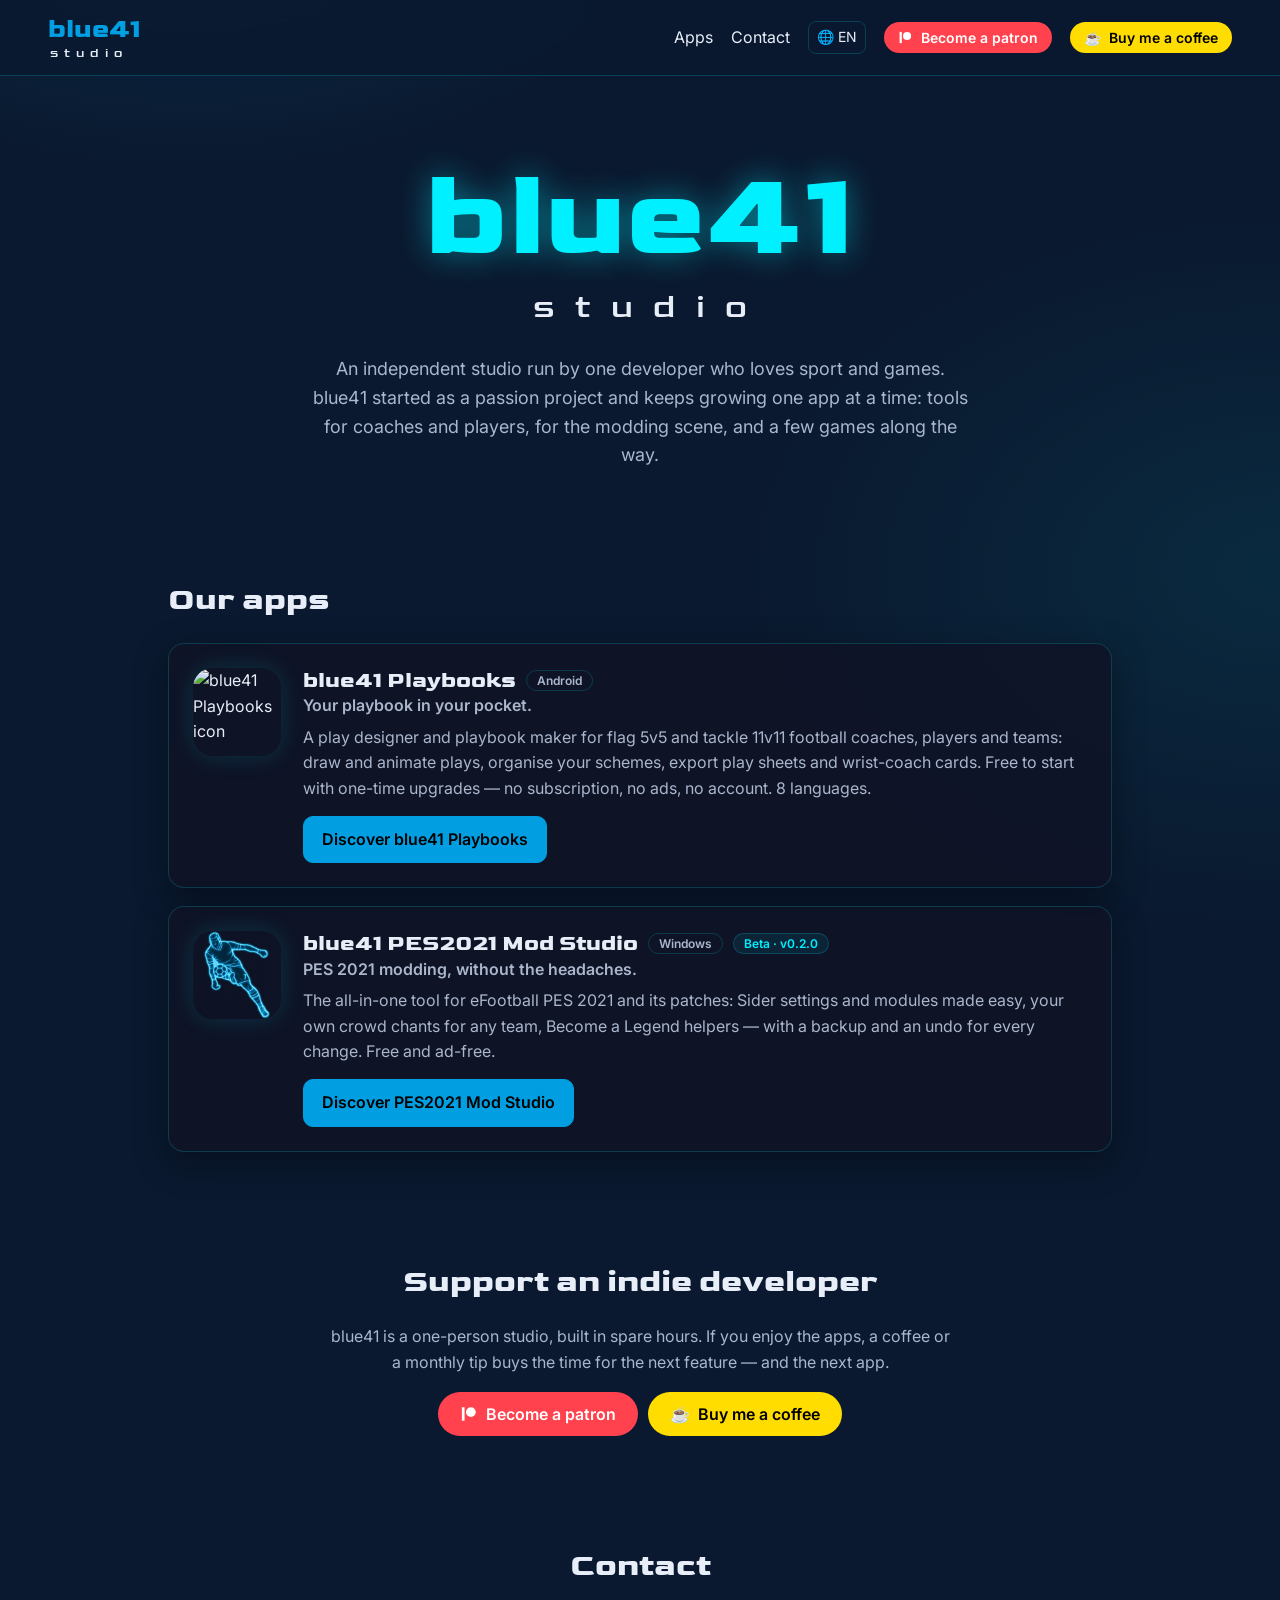
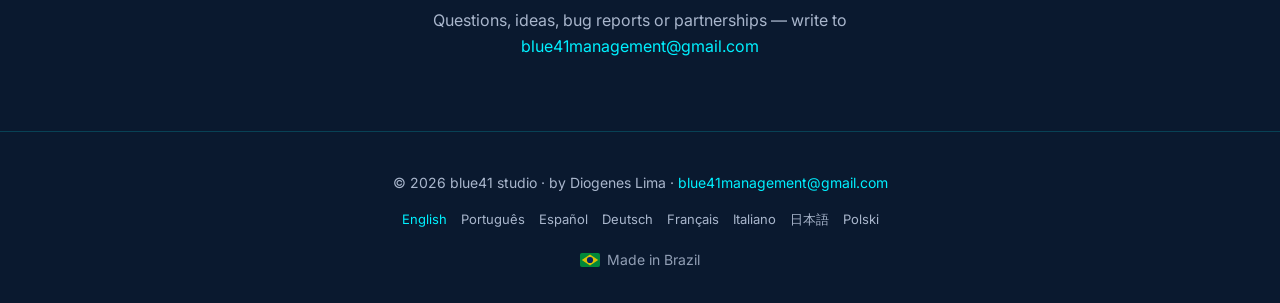
==== index.html @ d96499f5 "Footer: Made in Brazil" ====
<!doctype html>
<html lang="en">
<head>
  <meta charset="utf-8">
  <meta name="viewport" content="width=device-width, initial-scale=1">
  <title>blue41 studio — independent sports apps, games and modding tools</title>
  <meta name="description" content="blue41 studio is the independent studio of developer Diogenes Lima: blue41 Playbooks, a football play designer and playbook maker for flag and tackle teams, and blue41 PES2021 Mod Studio, the all-in-one PES 2021 modding tool.">
  <meta name="keywords" content="blue41, blue41 studio, indie developer, independent app developer, football playbook app, flag football play designer, American football play maker, PES 2021 mod tool, PES 2021 modding">
  <meta name="author" content="Diogenes Lima">
  <meta name="theme-color" content="#0A192F">
  <link rel="canonical" href="https://limadiogenes.github.io/blue41Studio/">
  <link rel="alternate" hreflang="en" href="https://limadiogenes.github.io/blue41Studio/">
  <link rel="alternate" hreflang="pt-BR" href="https://limadiogenes.github.io/blue41Studio/pt/">
  <link rel="alternate" hreflang="es" href="https://limadiogenes.github.io/blue41Studio/es/">
  <link rel="alternate" hreflang="de" href="https://limadiogenes.github.io/blue41Studio/de/">
  <link rel="alternate" hreflang="fr" href="https://limadiogenes.github.io/blue41Studio/fr/">
  <link rel="alternate" hreflang="it" href="https://limadiogenes.github.io/blue41Studio/it/">
  <link rel="alternate" hreflang="ja" href="https://limadiogenes.github.io/blue41Studio/ja/">
  <link rel="alternate" hreflang="pl" href="https://limadiogenes.github.io/blue41Studio/pl/">
  <link rel="alternate" hreflang="x-default" href="https://limadiogenes.github.io/blue41Studio/">
  <link rel="icon" href="favicon.ico">
  <meta property="og:type" content="website">
  <meta property="og:site_name" content="blue41 studio">
  <meta property="og:locale" content="en_US">
  <meta property="og:locale:alternate" content="pt_BR">
  <meta property="og:locale:alternate" content="es_ES">
  <meta property="og:locale:alternate" content="de_DE">
  <meta property="og:locale:alternate" content="fr_FR">
  <meta property="og:locale:alternate" content="it_IT">
  <meta property="og:locale:alternate" content="ja_JP">
  <meta property="og:locale:alternate" content="pl_PL">
  <meta property="og:title" content="blue41 studio — independent sports apps, games and modding tools">
  <meta property="og:description" content="blue41 studio is the independent studio of developer Diogenes Lima: blue41 Playbooks, a football play designer and playbook maker for flag and tackle teams, and blue41 PES2021 Mod Studio, the all-in-one PES 2021 modding tool.">
  <meta property="og:url" content="https://limadiogenes.github.io/blue41Studio/">
  <meta property="og:image" content="https://limadiogenes.github.io/blue41Studio/assets/blue41_studio.webp">
  <meta name="twitter:card" content="summary">
  <script type="application/ld+json">{"@context": "https://schema.org", "@graph": [{"@type": "Organization", "@id": "https://limadiogenes.github.io/blue41Studio/#org", "name": "blue41 studio", "url": "https://limadiogenes.github.io/blue41Studio/", "logo": "https://limadiogenes.github.io/blue41Studio/assets/blue41_studio.webp", "email": "blue41management@gmail.com", "founder": {"@type": "Person", "name": "Diogenes Lima"}, "sameAs": ["https://blue41playbooks.pages.dev/", "https://limadiogenes.github.io/blue41_PES2021_MOD_STUDIO/"]}, {"@type": "WebSite", "name": "blue41 studio", "url": "https://limadiogenes.github.io/blue41Studio/", "inLanguage": "en", "publisher": {"@id": "https://limadiogenes.github.io/blue41Studio/#org"}}, {"@type": "SoftwareApplication", "name": "blue41 Playbooks", "url": "https://blue41playbooks.pages.dev/", "operatingSystem": "Android", "applicationCategory": "SportsApplication", "description": "A play designer and playbook maker for flag 5v5 and tackle 11v11 football coaches, players and teams: draw and animate plays, organise your schemes, export play sheets and wrist-coach cards. Free to start with one-time upgrades — no subscription, no ads, no account. 8 languages.", "author": {"@id": "https://limadiogenes.github.io/blue41Studio/#org"}, "offers": {"@type": "Offer", "price": "0", "priceCurrency": "USD"}}, {"@type": "SoftwareApplication", "name": "blue41 PES2021 Mod Studio", "url": "https://limadiogenes.github.io/blue41_PES2021_MOD_STUDIO/", "operatingSystem": "Windows", "applicationCategory": "GameApplication", "description": "The all-in-one tool for eFootball PES 2021 and its patches: Sider settings and modules made easy, your own crowd chants for any team, Become a Legend helpers — with a backup and an undo for every change. Free and ad-free.", "author": {"@id": "https://limadiogenes.github.io/blue41Studio/#org"}, "offers": {"@type": "Offer", "price": "0", "priceCurrency": "USD"}}]}</script>
  <link rel="preconnect" href="https://fonts.googleapis.com">
  <link rel="preconnect" href="https://fonts.gstatic.com" crossorigin>
  <link href="https://fonts.googleapis.com/css2?family=Goldman:wght@400;700&family=Inter:wght@400;500;600&display=swap" rel="stylesheet">
  <link rel="stylesheet" href="style.css">
</head>
<body>
  <header class="top">
    <a class="brand" href="./">
      <span class="brand-b41">blue41</span>
      <span class="brand-name">studio</span>
    </a>
    <nav>
      <a href="#apps">Apps</a>
      <a href="#contact">Contact</a>
      <details class="lang">
        <summary aria-label="Language">🌐 EN</summary>
        <div class="lang-menu"><a href="" hreflang="en" aria-current="true">English</a><a href="pt/" hreflang="pt-BR">Português</a><a href="es/" hreflang="es">Español</a><a href="de/" hreflang="de">Deutsch</a><a href="fr/" hreflang="fr">Français</a><a href="it/" hreflang="it">Italiano</a><a href="ja/" hreflang="ja">日本語</a><a href="pl/" hreflang="pl">Polski</a></div>
      </details>
      <a class="pill patreon" href="https://www.patreon.com/blue41Studio" rel="noopener"><svg viewBox="0 0 24 24" aria-hidden="true"><circle cx="14.5" cy="9.5" r="6.5"/><rect x="2.5" y="3" width="3.6" height="18"/></svg><span>Become a patron</span></a>
        <a class="pill coffee" href="https://buymeacoffee.com/blue41studio" rel="noopener"><span aria-hidden="true">☕</span><span>Buy me a coffee</span></a>
    </nav>
  </header>

  <main>
    <section class="hero">
      <h1><span class="glow">blue41</span><span class="sub">studio</span></h1>
      <p class="lead">An independent studio run by one developer who loves sport and games. blue41 started as a passion project and keeps growing one app at a time: tools for coaches and players, for the modding scene, and a few games along the way.</p>
    </section>

    <section id="apps">
      <h2>Our apps</h2>
      <div class="apps">
        <article class="app">
          <img class="app-icon" src="https://blue41playbooks.pages.dev/img/icon-192.png" alt="blue41 Playbooks icon" width="88" height="88" loading="lazy">
          <div class="app-body">
            <div class="app-head">
              <h3>blue41 Playbooks</h3>
              <span class="tag">Android</span>
            </div>
            <p class="app-tagline">Your playbook in your pocket.</p>
            <p>A play designer and playbook maker for flag 5v5 and tackle 11v11 football coaches, players and teams: draw and animate plays, organise your schemes, export play sheets and wrist-coach cards. Free to start with one-time upgrades — no subscription, no ads, no account. 8 languages.</p>
            <div class="links">
              <a class="button primary" href="https://blue41playbooks.pages.dev/" rel="noopener">Discover blue41 Playbooks</a>
            </div>
          </div>
        </article>

        <article class="app">
          <img class="app-icon" src="assets/pes2021-mod-studio.png" alt="blue41 PES2021 Mod Studio icon" width="88" height="88" loading="lazy">
          <div class="app-body">
            <div class="app-head">
              <h3>blue41 PES2021 Mod Studio</h3>
              <span class="tag">Windows</span>
              <span class="tag soon">Beta · v0.2.0</span>
            </div>
            <p class="app-tagline">PES 2021 modding, without the headaches.</p>
            <p>The all-in-one tool for eFootball PES 2021 and its patches: Sider settings and modules made easy, your own crowd chants for any team, Become a Legend helpers — with a backup and an undo for every change. Free and ad-free.</p>
            <div class="links">
              <a class="button primary" href="https://limadiogenes.github.io/blue41_PES2021_MOD_STUDIO/" rel="noopener">Discover PES2021 Mod Studio</a>
            </div>
          </div>
        </article>
      </div>
    </section>

    <section id="support" class="support">
      <h2>Support an indie developer</h2>
      <p>blue41 is a one-person studio, built in spare hours. If you enjoy the apps, a coffee or a monthly tip buys the time for the next feature — and the next app.</p>
      <div class="links center">
        <a class="pill patreon big" href="https://www.patreon.com/blue41Studio" rel="noopener"><svg viewBox="0 0 24 24" aria-hidden="true"><circle cx="14.5" cy="9.5" r="6.5"/><rect x="2.5" y="3" width="3.6" height="18"/></svg><span>Become a patron</span></a>
        <a class="pill coffee big" href="https://buymeacoffee.com/blue41studio" rel="noopener"><span aria-hidden="true">☕</span><span>Buy me a coffee</span></a>
      </div>
    </section>

    <section id="contact" class="contact">
      <h2>Contact</h2>
      <p>Questions, ideas, bug reports or partnerships — write to <a href="mailto:blue41management@gmail.com">blue41management@gmail.com</a></p>
    </section>
  </main>

  <footer>
    <p>© 2026 blue41 studio · by Diogenes Lima · <a href="mailto:blue41management@gmail.com">blue41management@gmail.com</a></p>
    <p class="langs"><a href="" hreflang="en" aria-current="true">English</a><a href="pt/" hreflang="pt-BR">Português</a><a href="es/" hreflang="es">Español</a><a href="de/" hreflang="de">Deutsch</a><a href="fr/" hreflang="fr">Français</a><a href="it/" hreflang="it">Italiano</a><a href="ja/" hreflang="ja">日本語</a><a href="pl/" hreflang="pl">Polski</a></p>
    <p class="made-in"><svg class="flag" viewBox="0 0 20 14" aria-hidden="true"><rect width="20" height="14" rx="2" fill="#009C3B"/><path d="M10 1.6 18.2 7 10 12.4 1.8 7z" fill="#FFDF00"/><circle cx="10" cy="7" r="3.1" fill="#002776"/></svg><span>Made in Brazil</span></p>
  </footer>
</body>
</html>
---- style.css ----
/* blue41 studio: navy + glowing cyan, Goldman headings (shared with blue41 Playbooks and PES2021 Mod Studio) */
:root {
  --bg: #0A192F;
  --bg-2: #111224;
  --card: rgba(17, 18, 36, 0.75);
  --cyan: #00F0FF;
  --blue: #019EE2;
  --text: #E8EEF8;
  --muted: #A9B6CC;
  --border: rgba(0, 240, 255, 0.18);
}

* { box-sizing: border-box; }
html { scroll-behavior: smooth; }

body {
  margin: 0;
  background: radial-gradient(900px 600px at 15% -10%, rgba(1, 158, 226, 0.18), transparent 60%),
              radial-gradient(900px 600px at 100% 30%, rgba(0, 240, 255, 0.08), transparent 60%), var(--bg);
  color: var(--text);
  font: 16px/1.6 "Inter", system-ui, sans-serif;
  min-height: 100vh;
}

a { color: var(--cyan); text-decoration: none; }
a:hover { text-decoration: underline; }
h1, h2, h3 { font-family: "Goldman", sans-serif; font-weight: 700; line-height: 1.15; }

.top {
  position: sticky; top: 0; z-index: 10;
  display: flex; align-items: center; justify-content: space-between; gap: 16px;
  padding: 14px clamp(16px, 4vw, 48px);
  background: rgba(10, 25, 47, 0.85); backdrop-filter: blur(8px);
  border-bottom: 1px solid var(--border);
}
.brand { display: flex; flex-direction: column; line-height: 1; }
.brand:hover { text-decoration: none; }
.brand-b41 { font: 700 26px "Goldman", sans-serif; color: var(--blue); }
.brand-name { font: 400 13px "Goldman", sans-serif; letter-spacing: 6px; color: var(--text); padding-left: 2px; }
nav { display: flex; align-items: center; gap: 18px; flex-wrap: wrap; justify-content: flex-end; }
nav > a:not(.pill) { color: var(--text); }

.pill {
  display: inline-flex; align-items: center; gap: 8px;
  padding: 7px 14px; border-radius: 999px; font: 600 14px "Inter", sans-serif; white-space: nowrap;
  transition: transform 0.15s, box-shadow 0.15s;
}
.pill:hover { text-decoration: none; transform: translateY(-1px); }
.pill svg { width: 15px; height: 15px; fill: currentColor; }
.pill.patreon { background: #FF424D; color: #FFFFFF; }
.pill.patreon:hover { box-shadow: 0 6px 20px rgba(255, 66, 77, 0.35); }
.pill.coffee { background: #FFDD00; color: #000000; }
.pill.coffee:hover { box-shadow: 0 6px 20px rgba(255, 221, 0, 0.3); }
.pill.big { padding: 12px 22px; font-size: 16px; }
.pill.big svg { width: 18px; height: 18px; }

main { max-width: 1040px; margin: 0 auto; padding: 0 clamp(16px, 4vw, 48px); }
section { padding: 56px 0; }
h2 { font-size: clamp(26px, 3vw, 32px); margin: 0 0 24px; }

.hero { text-align: center; padding-top: 72px; }
.hero h1 { margin: 0; display: flex; flex-direction: column; align-items: center; }
.hero .glow { font-size: clamp(64px, 12vw, 120px); color: var(--cyan); text-shadow: 0 0 32px rgba(0, 240, 255, 0.45); }
.hero .sub { font: 400 clamp(20px, 3.5vw, 34px) "Goldman", sans-serif; letter-spacing: 0.6em; padding-left: 0.6em; color: var(--text); }
.lead { max-width: 60ch; margin: 28px auto 0; color: var(--muted); font-size: 18px; }

.apps { display: grid; gap: 18px; }
.app {
  display: flex; gap: 22px; align-items: flex-start;
  background: var(--card); border: 1px solid var(--border); border-radius: 16px; padding: 24px;
  box-shadow: 0 10px 34px rgba(0, 0, 0, 0.35);
}
.app-icon { width: 88px; height: 88px; border-radius: 20px; flex: none; box-shadow: 0 0 24px rgba(0, 240, 255, 0.15); }
.app-head { display: flex; align-items: center; flex-wrap: wrap; gap: 10px; }
.app-head h3 { margin: 0; font-size: 22px; }
.tag { font: 600 12px "Inter", sans-serif; padding: 2px 10px; border-radius: 999px; border: 1px solid var(--border); color: var(--muted); }
.tag.soon { color: var(--cyan); background: rgba(0, 240, 255, 0.08); }
.app-tagline { margin: 6px 0 8px; color: var(--cyan); font-weight: 600; }
.app p { margin: 0 0 6px; color: var(--muted); }

.links { display: flex; flex-wrap: wrap; gap: 10px; margin-top: 14px; }
.links.center { justify-content: center; }
.button {
  display: inline-block; padding: 10px 18px; border-radius: 10px; font-weight: 600;
  border: 1px solid var(--border); color: var(--text); background: var(--bg-2);
}
.button:hover { text-decoration: none; box-shadow: 0 6px 22px rgba(0, 240, 255, 0.18); }
.button.primary { background: var(--blue); border-color: var(--blue); color: #000000; }

.support, .contact { text-align: center; }
.support p, .contact p { color: var(--muted); max-width: 62ch; margin-left: auto; margin-right: auto; }

footer { border-top: 1px solid var(--border); padding: 26px; text-align: center; color: var(--muted); font-size: 14px; }

@media (max-width: 640px) {
  .app { flex-direction: column; }
  nav > a:not(.pill) { display: none; }
  .pill { padding: 6px 11px; font-size: 13px; }
}

/* language menu (header) + language links (footer) */
.lang { position: relative; }
.lang summary { list-style: none; cursor: pointer; color: var(--text); font-size: 14px; padding: 4px 8px; border-radius: 8px; border: 1px solid var(--border); }
.lang summary::-webkit-details-marker { display: none; }
.lang-menu { position: absolute; right: 0; top: calc(100% + 8px); display: grid; min-width: 150px; padding: 6px;
  background: var(--bg-2); border: 1px solid var(--border); border-radius: 10px; box-shadow: 0 10px 30px rgba(0, 0, 0, 0.5); }
.lang-menu a { color: var(--text); padding: 6px 10px; border-radius: 6px; }
.lang-menu a:hover, .lang-menu a[aria-current] { background: rgba(0, 240, 255, 0.08); text-decoration: none; color: var(--cyan); }
footer .langs { display: flex; flex-wrap: wrap; justify-content: center; gap: 4px 14px; font-size: 13px; }
footer .langs a { color: var(--muted); }
footer .langs a[aria-current] { color: var(--cyan); }

/* footer: made in Brazil */
.made-in { display: inline-flex; align-items: center; gap: 7px; margin: 6px 0; opacity: 0.85; }
.made-in .flag { width: 20px; height: 14px; }
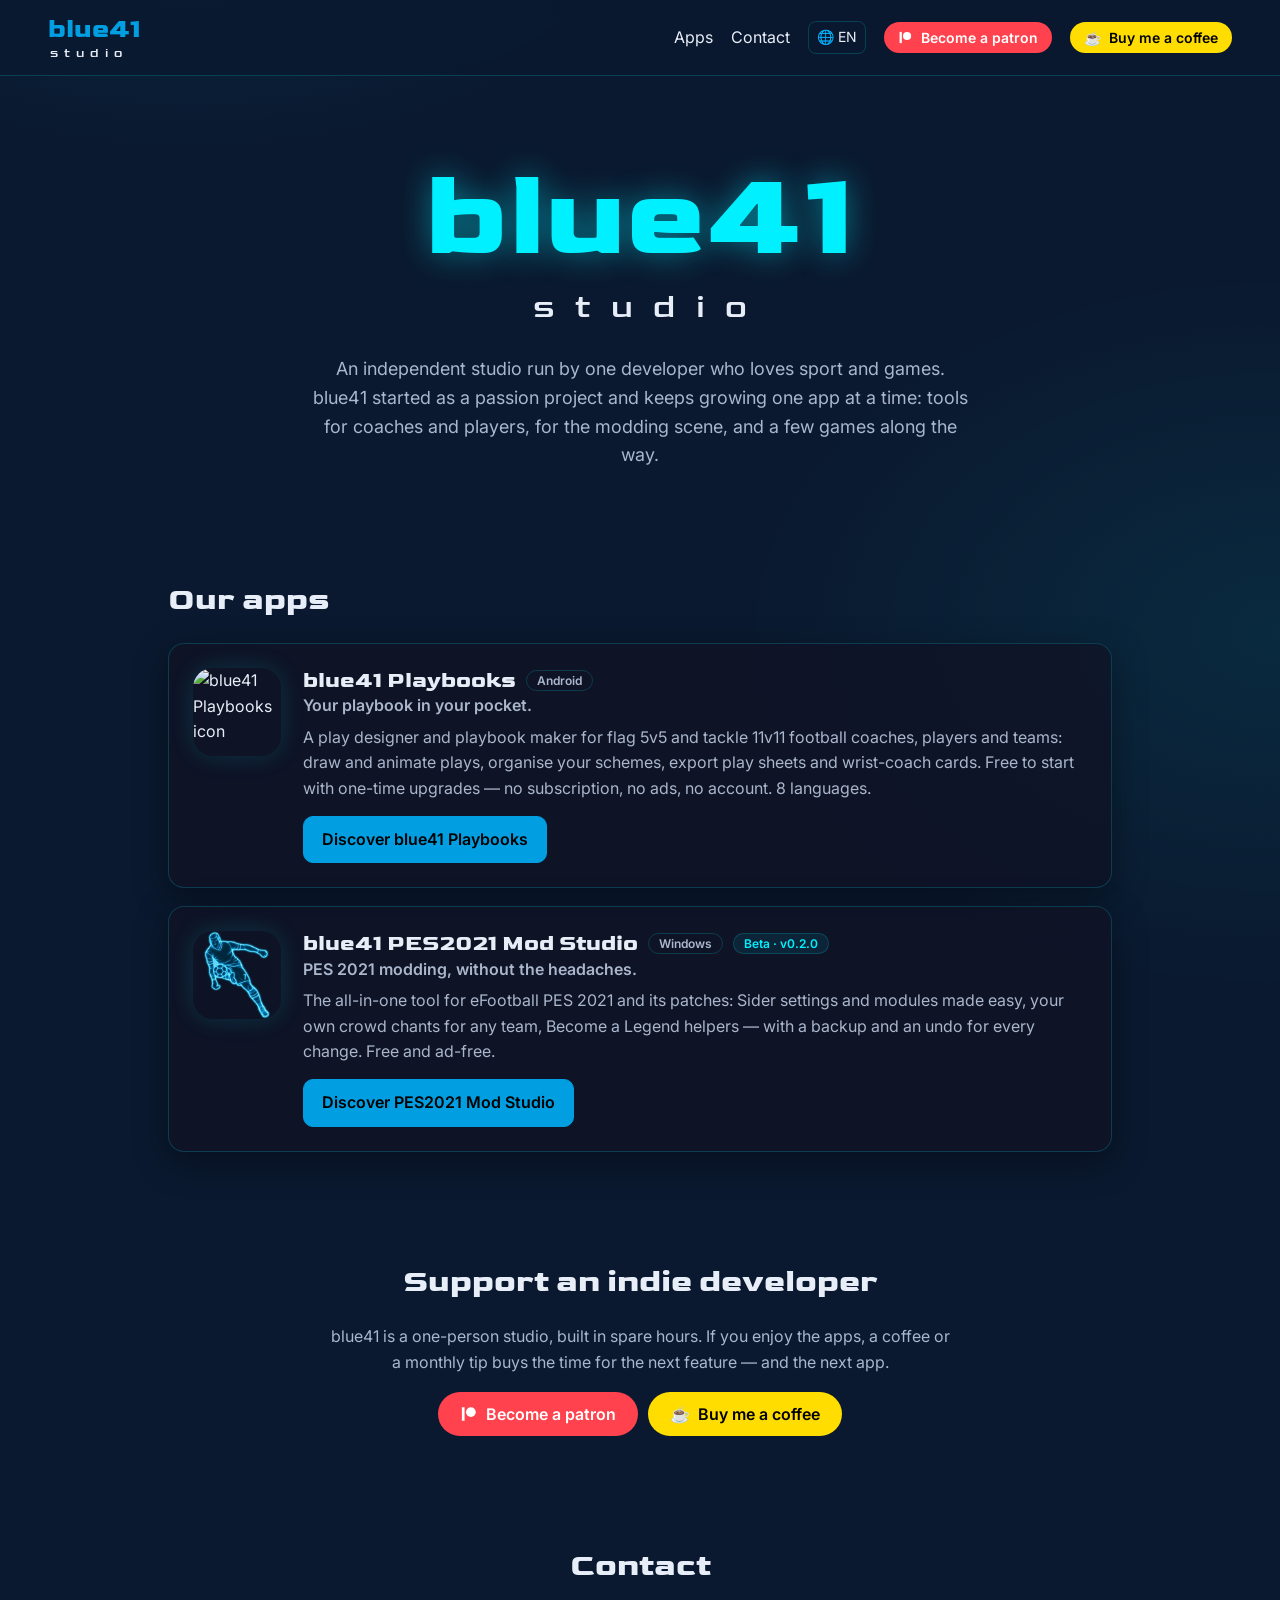
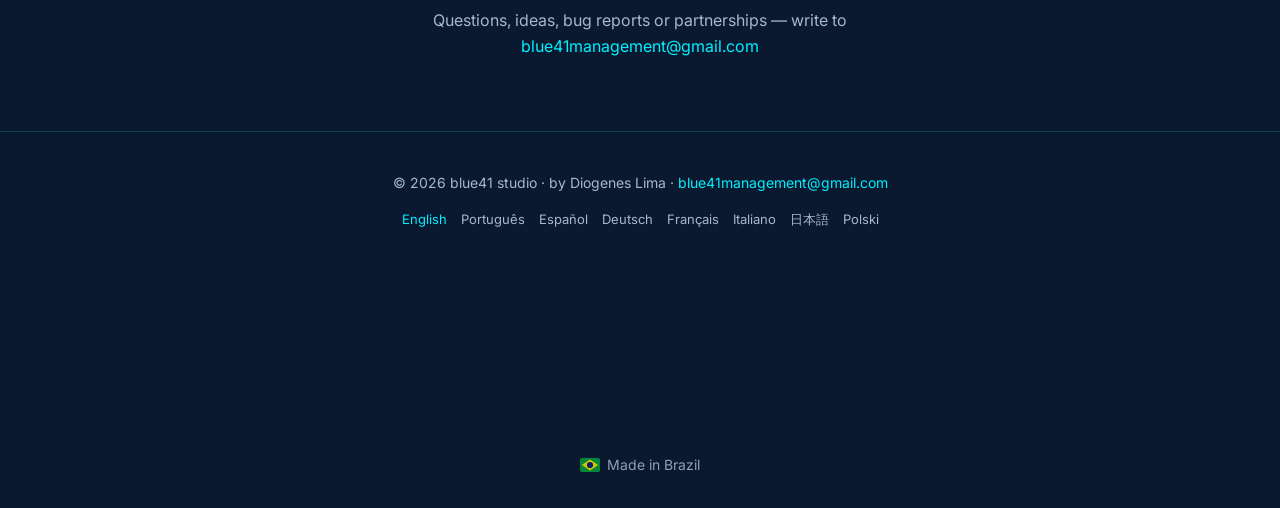
==== commit ab721938: "Footer: visitor globe" ====
--- a/index.html
+++ b/index.html
@@ -118,6 +118,7 @@
   <footer>
     <p>© 2026 blue41 studio · by Diogenes Lima · <a href="mailto:blue41management@gmail.com">blue41management@gmail.com</a></p>
     <p class="langs"><a href="" hreflang="en" aria-current="true">English</a><a href="pt/" hreflang="pt-BR">Português</a><a href="es/" hreflang="es">Español</a><a href="de/" hreflang="de">Deutsch</a><a href="fr/" hreflang="fr">Français</a><a href="it/" hreflang="it">Italiano</a><a href="ja/" hreflang="ja">日本語</a><a href="pl/" hreflang="pl">Polski</a></p>
+    <div class="globe"><script src="https://revolvermaps2.com/embed.js" data-site="pm3khapg2y24" data-size="200" data-theme="custom" data-color="00fbff" data-land="2b3f5a" data-ocean="1c1c1c" async></script></div>
     <p class="made-in"><svg class="flag" viewBox="0 0 20 14" aria-hidden="true"><rect width="20" height="14" rx="2" fill="#009C3B"/><path d="M10 1.6 18.2 7 10 12.4 1.8 7z" fill="#FFDF00"/><circle cx="10" cy="7" r="3.1" fill="#002776"/></svg><span>Made in Brazil</span></p>
   </footer>
 </body>
--- a/style.css
+++ b/style.css
@@ -113,3 +113,6 @@
 /* footer: made in Brazil */
 .made-in { display: inline-flex; align-items: center; gap: 7px; margin: 6px 0; opacity: 0.85; }
 .made-in .flag { width: 20px; height: 14px; }
+
+/* footer: visitor globe (RevolverMaps) */
+.globe { display: flex; justify-content: center; margin: 14px 0 4px; min-height: 200px; }
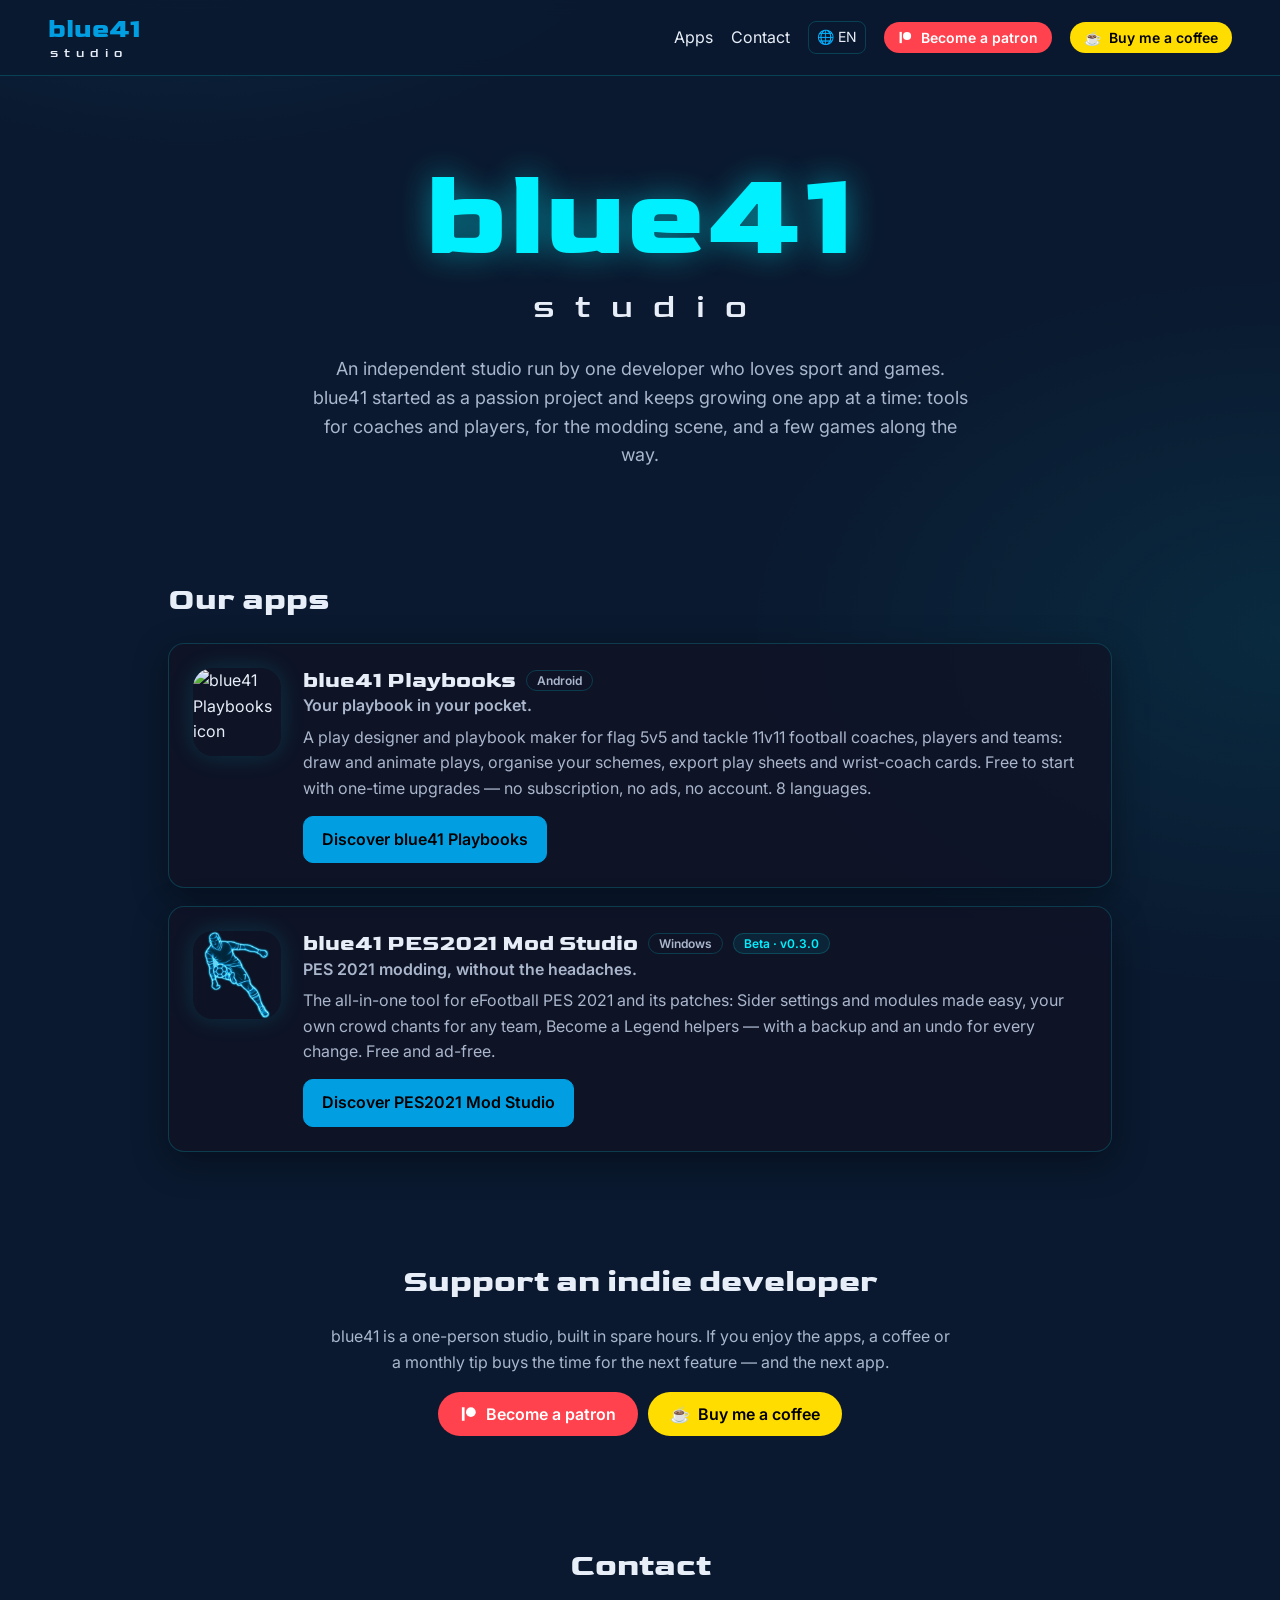
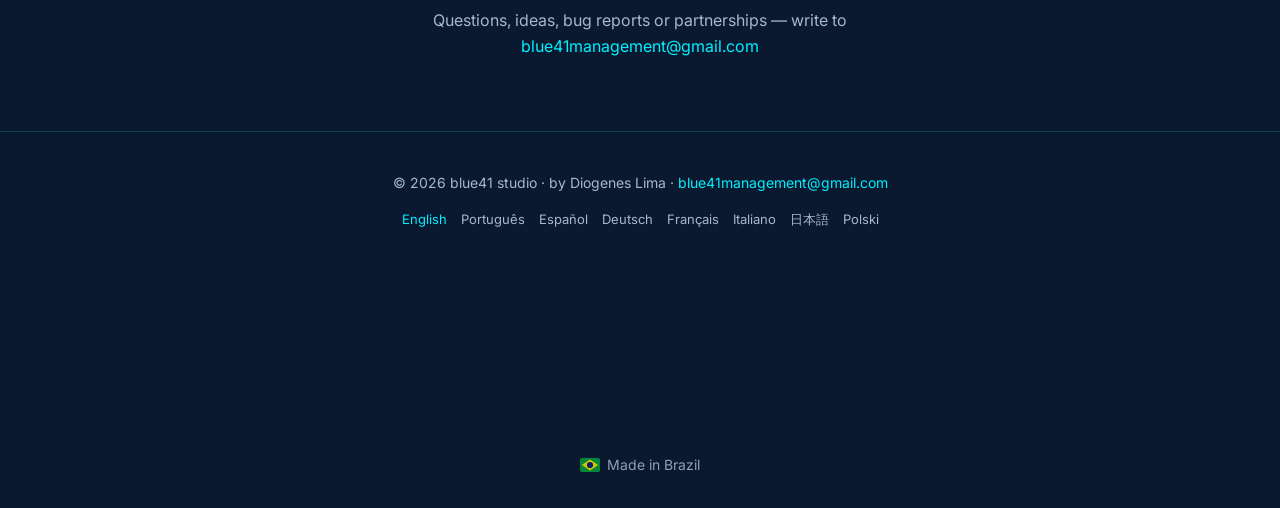
==== commit 5bb7e4a6: "Website: v0.3.0" ====
--- a/index.html
+++ b/index.html
@@ -7,6 +7,8 @@
   <meta name="description" content="blue41 studio is the independent studio of developer Diogenes Lima: blue41 Playbooks, a football play designer and playbook maker for flag and tackle teams, and blue41 PES2021 Mod Studio, the all-in-one PES 2021 modding tool.">
   <meta name="keywords" content="blue41, blue41 studio, indie developer, independent app developer, football playbook app, flag football play designer, American football play maker, PES 2021 mod tool, PES 2021 modding">
   <meta name="author" content="Diogenes Lima">
+  <meta name="google-site-verification" content="Zfo8fLjqMzd9jb34zwDAAhBDfBSCgzTGMh_0-_I1xjI">
+  <meta name="msvalidate.01" content="7CC8CF5386225106531AEC23307152A7">
   <meta name="theme-color" content="#0A192F">
   <link rel="canonical" href="https://limadiogenes.github.io/blue41Studio/">
   <link rel="alternate" hreflang="en" href="https://limadiogenes.github.io/blue41Studio/">
@@ -88,7 +90,7 @@
             <div class="app-head">
               <h3>blue41 PES2021 Mod Studio</h3>
               <span class="tag">Windows</span>
-              <span class="tag soon">Beta · v0.2.0</span>
+              <span class="tag soon">Beta · v0.3.0</span>
             </div>
             <p class="app-tagline">PES 2021 modding, without the headaches.</p>
             <p>The all-in-one tool for eFootball PES 2021 and its patches: Sider settings and modules made easy, your own crowd chants for any team, Become a Legend helpers — with a backup and an undo for every change. Free and ad-free.</p>
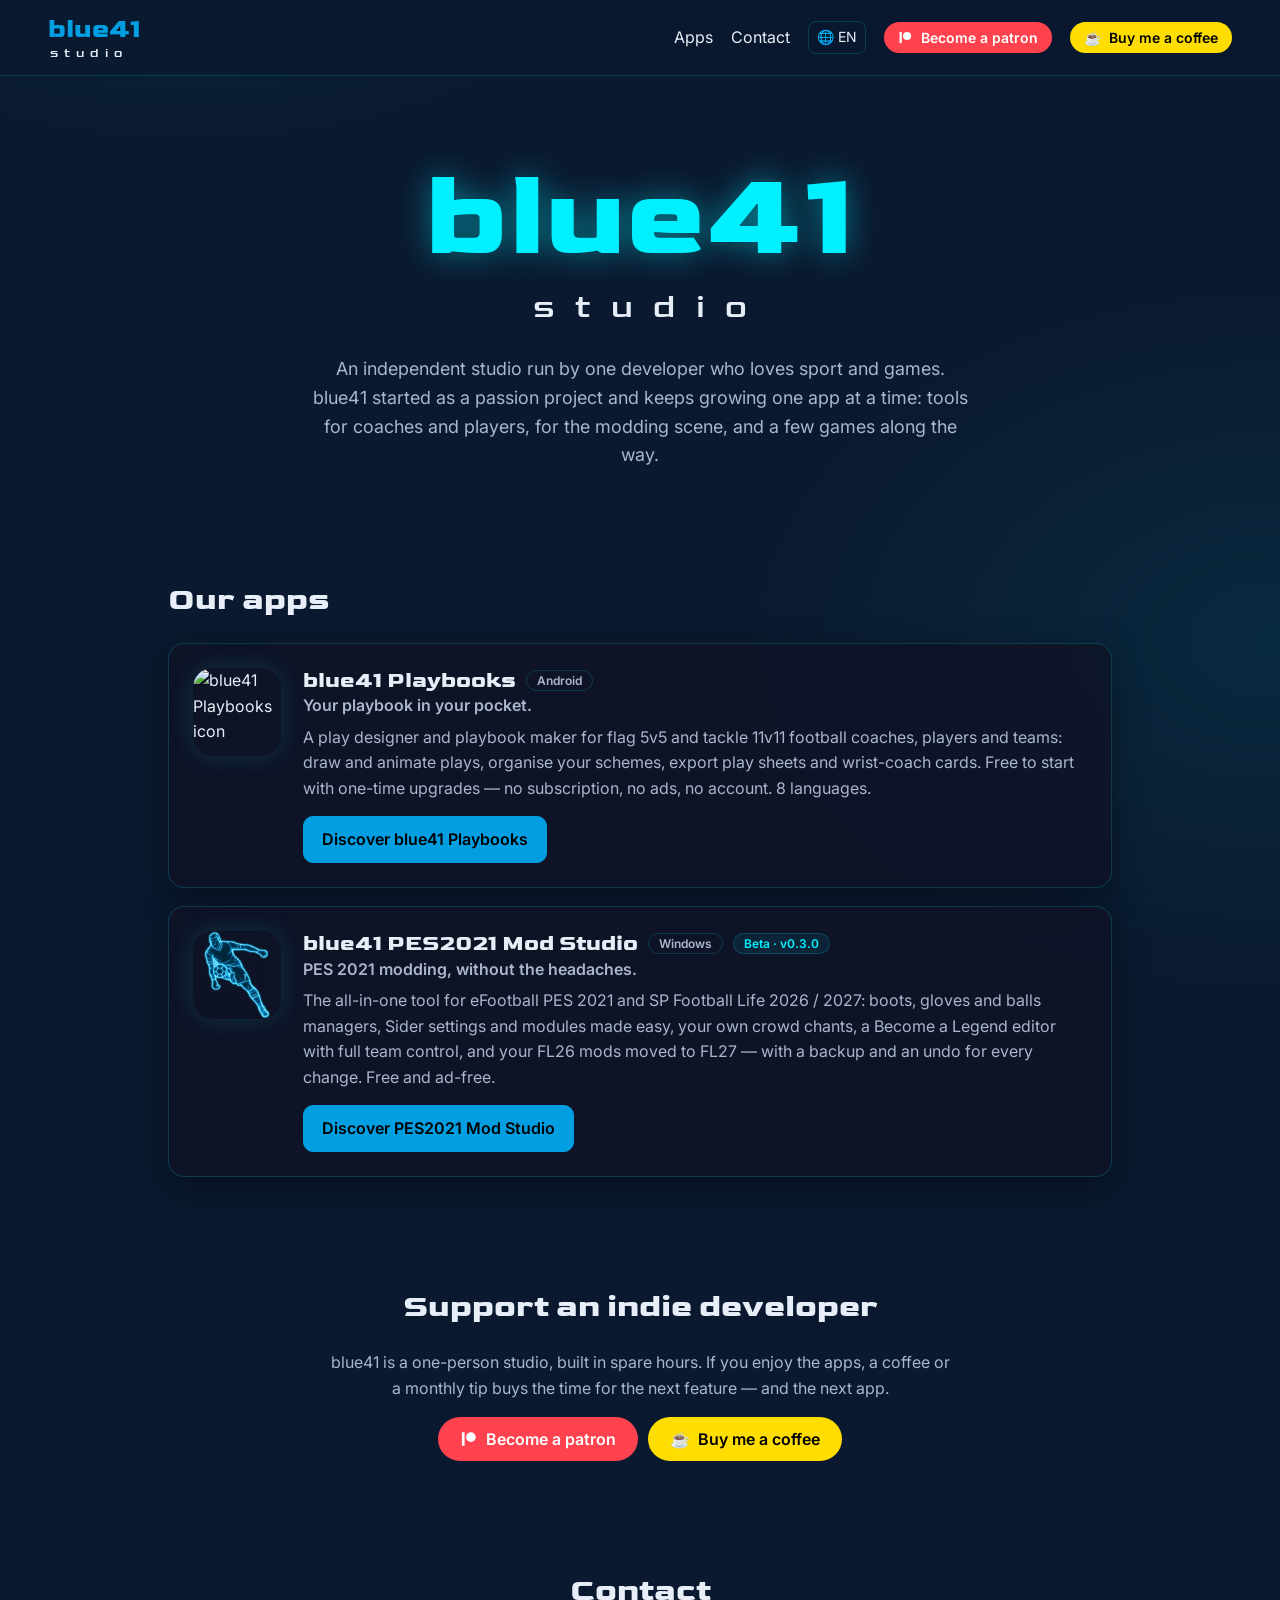
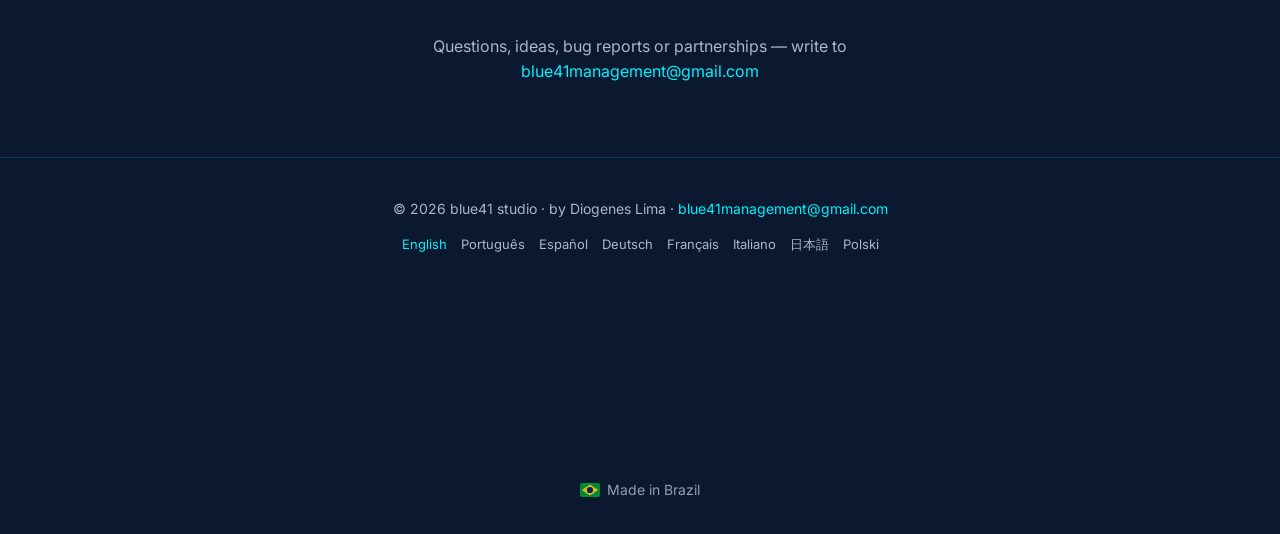
==== commit 0463be13: "PES2021 Mod Studio card: v0.3.0 features (FL27, balls, full team control)" ====
--- a/index.html
+++ b/index.html
@@ -5,7 +5,7 @@
   <meta name="viewport" content="width=device-width, initial-scale=1">
   <title>blue41 studio — independent sports apps, games and modding tools</title>
   <meta name="description" content="blue41 studio is the independent studio of developer Diogenes Lima: blue41 Playbooks, a football play designer and playbook maker for flag and tackle teams, and blue41 PES2021 Mod Studio, the all-in-one PES 2021 modding tool.">
-  <meta name="keywords" content="blue41, blue41 studio, indie developer, independent app developer, football playbook app, flag football play designer, American football play maker, PES 2021 mod tool, PES 2021 modding">
+  <meta name="keywords" content="blue41, blue41 studio, indie developer, independent app developer, football playbook app, flag football play designer, American football play maker, PES 2021 mod tool, PES 2021 modding, Football Life 2027 mods">
   <meta name="author" content="Diogenes Lima">
   <meta name="google-site-verification" content="Zfo8fLjqMzd9jb34zwDAAhBDfBSCgzTGMh_0-_I1xjI">
   <meta name="msvalidate.01" content="7CC8CF5386225106531AEC23307152A7">
@@ -36,7 +36,7 @@
   <meta property="og:url" content="https://limadiogenes.github.io/blue41Studio/">
   <meta property="og:image" content="https://limadiogenes.github.io/blue41Studio/assets/blue41_studio.webp">
   <meta name="twitter:card" content="summary">
-  <script type="application/ld+json">{"@context": "https://schema.org", "@graph": [{"@type": "Organization", "@id": "https://limadiogenes.github.io/blue41Studio/#org", "name": "blue41 studio", "url": "https://limadiogenes.github.io/blue41Studio/", "logo": "https://limadiogenes.github.io/blue41Studio/assets/blue41_studio.webp", "email": "blue41management@gmail.com", "founder": {"@type": "Person", "name": "Diogenes Lima"}, "sameAs": ["https://blue41playbooks.pages.dev/", "https://limadiogenes.github.io/blue41_PES2021_MOD_STUDIO/"]}, {"@type": "WebSite", "name": "blue41 studio", "url": "https://limadiogenes.github.io/blue41Studio/", "inLanguage": "en", "publisher": {"@id": "https://limadiogenes.github.io/blue41Studio/#org"}}, {"@type": "SoftwareApplication", "name": "blue41 Playbooks", "url": "https://blue41playbooks.pages.dev/", "operatingSystem": "Android", "applicationCategory": "SportsApplication", "description": "A play designer and playbook maker for flag 5v5 and tackle 11v11 football coaches, players and teams: draw and animate plays, organise your schemes, export play sheets and wrist-coach cards. Free to start with one-time upgrades — no subscription, no ads, no account. 8 languages.", "author": {"@id": "https://limadiogenes.github.io/blue41Studio/#org"}, "offers": {"@type": "Offer", "price": "0", "priceCurrency": "USD"}}, {"@type": "SoftwareApplication", "name": "blue41 PES2021 Mod Studio", "url": "https://limadiogenes.github.io/blue41_PES2021_MOD_STUDIO/", "operatingSystem": "Windows", "applicationCategory": "GameApplication", "description": "The all-in-one tool for eFootball PES 2021 and its patches: Sider settings and modules made easy, your own crowd chants for any team, Become a Legend helpers — with a backup and an undo for every change. Free and ad-free.", "author": {"@id": "https://limadiogenes.github.io/blue41Studio/#org"}, "offers": {"@type": "Offer", "price": "0", "priceCurrency": "USD"}}]}</script>
+  <script type="application/ld+json">{"@context": "https://schema.org", "@graph": [{"@type": "Organization", "@id": "https://limadiogenes.github.io/blue41Studio/#org", "name": "blue41 studio", "url": "https://limadiogenes.github.io/blue41Studio/", "logo": "https://limadiogenes.github.io/blue41Studio/assets/blue41_studio.webp", "email": "blue41management@gmail.com", "founder": {"@type": "Person", "name": "Diogenes Lima"}, "sameAs": ["https://blue41playbooks.pages.dev/", "https://limadiogenes.github.io/blue41_PES2021_MOD_STUDIO/"]}, {"@type": "WebSite", "name": "blue41 studio", "url": "https://limadiogenes.github.io/blue41Studio/", "inLanguage": "en", "publisher": {"@id": "https://limadiogenes.github.io/blue41Studio/#org"}}, {"@type": "SoftwareApplication", "name": "blue41 Playbooks", "url": "https://blue41playbooks.pages.dev/", "operatingSystem": "Android", "applicationCategory": "SportsApplication", "description": "A play designer and playbook maker for flag 5v5 and tackle 11v11 football coaches, players and teams: draw and animate plays, organise your schemes, export play sheets and wrist-coach cards. Free to start with one-time upgrades — no subscription, no ads, no account. 8 languages.", "author": {"@id": "https://limadiogenes.github.io/blue41Studio/#org"}, "offers": {"@type": "Offer", "price": "0", "priceCurrency": "USD"}}, {"@type": "SoftwareApplication", "name": "blue41 PES2021 Mod Studio", "url": "https://limadiogenes.github.io/blue41_PES2021_MOD_STUDIO/", "operatingSystem": "Windows", "applicationCategory": "GameApplication", "description": "The all-in-one tool for eFootball PES 2021 and SP Football Life 2026 / 2027: boots, gloves and balls managers, Sider settings and modules made easy, your own crowd chants, a Become a Legend editor with full team control, and your FL26 mods moved to FL27 — with a backup and an undo for every change. Free and ad-free.", "author": {"@id": "https://limadiogenes.github.io/blue41Studio/#org"}, "offers": {"@type": "Offer", "price": "0", "priceCurrency": "USD"}}]}</script>
   <link rel="preconnect" href="https://fonts.googleapis.com">
   <link rel="preconnect" href="https://fonts.gstatic.com" crossorigin>
   <link href="https://fonts.googleapis.com/css2?family=Goldman:wght@400;700&family=Inter:wght@400;500;600&display=swap" rel="stylesheet">
@@ -93,7 +93,7 @@
               <span class="tag soon">Beta · v0.3.0</span>
             </div>
             <p class="app-tagline">PES 2021 modding, without the headaches.</p>
-            <p>The all-in-one tool for eFootball PES 2021 and its patches: Sider settings and modules made easy, your own crowd chants for any team, Become a Legend helpers — with a backup and an undo for every change. Free and ad-free.</p>
+            <p>The all-in-one tool for eFootball PES 2021 and SP Football Life 2026 / 2027: boots, gloves and balls managers, Sider settings and modules made easy, your own crowd chants, a Become a Legend editor with full team control, and your FL26 mods moved to FL27 — with a backup and an undo for every change. Free and ad-free.</p>
             <div class="links">
               <a class="button primary" href="https://limadiogenes.github.io/blue41_PES2021_MOD_STUDIO/" rel="noopener">Discover PES2021 Mod Studio</a>
             </div>
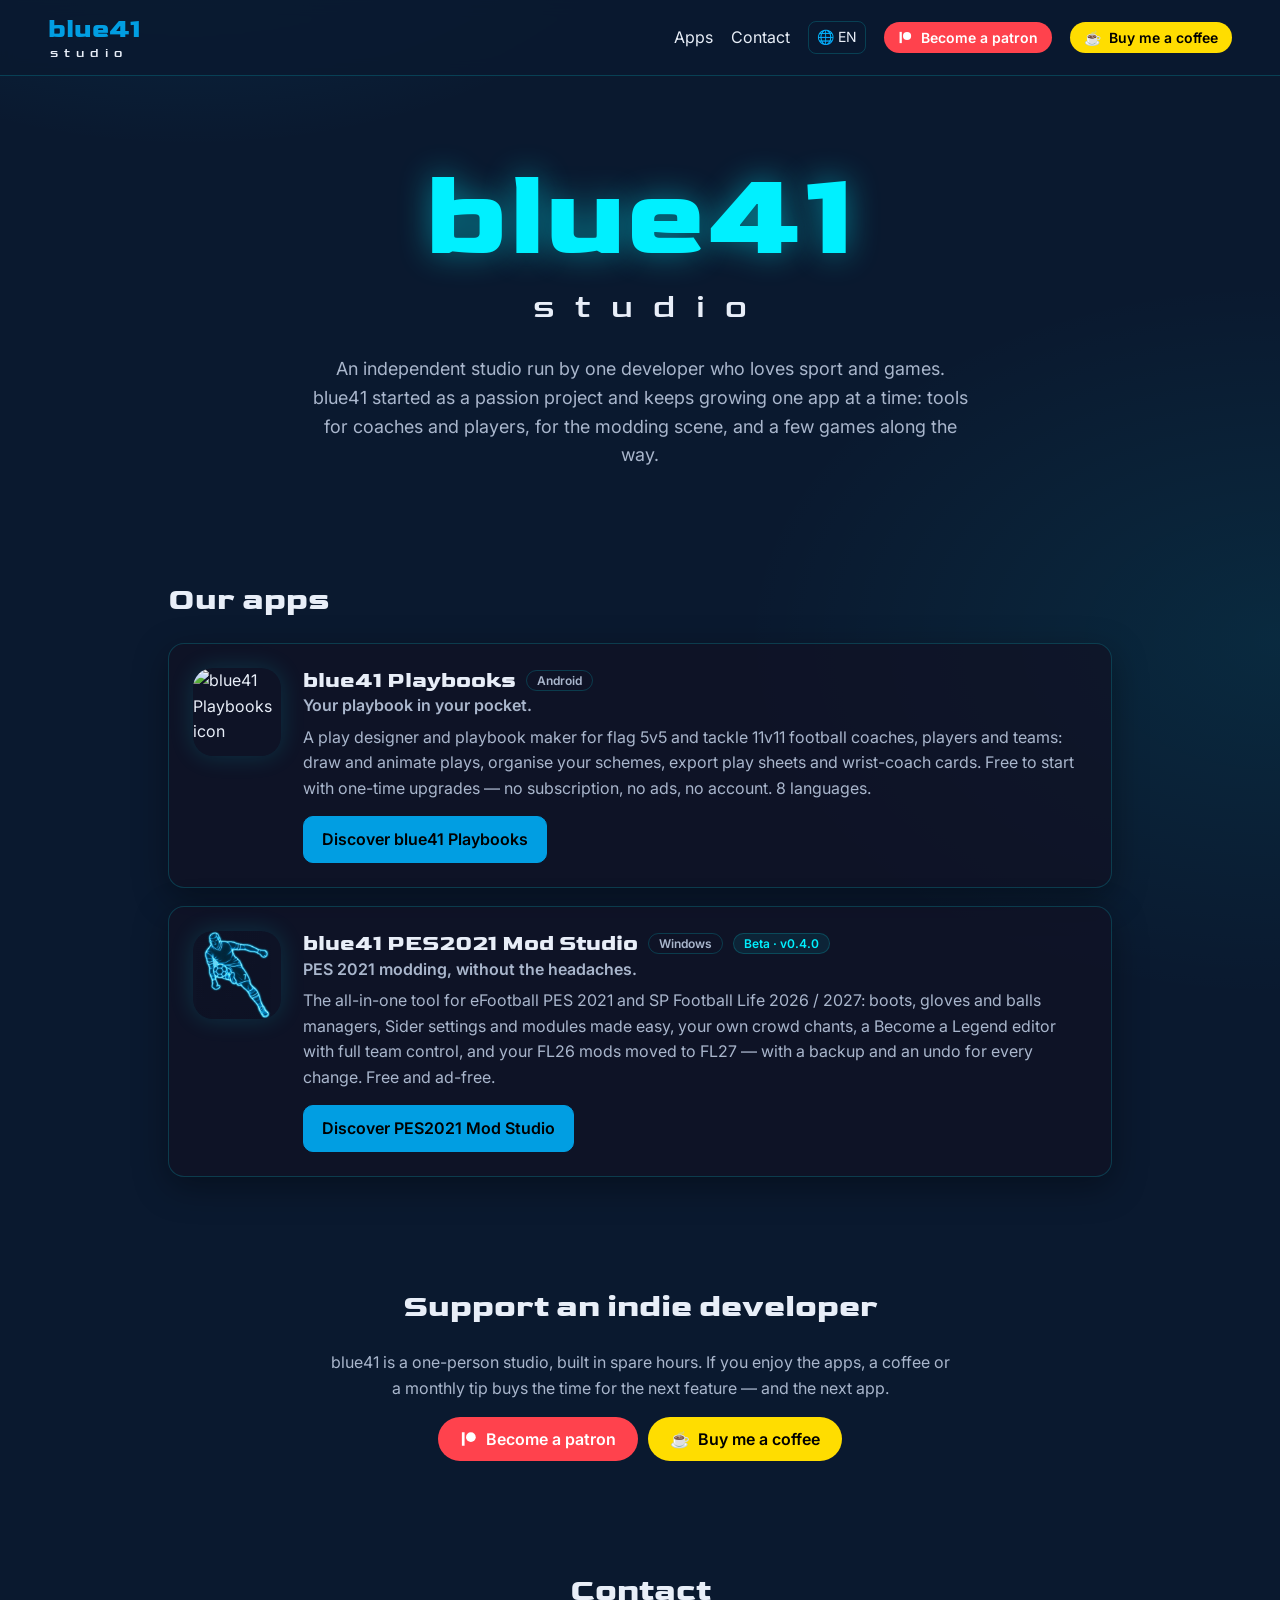
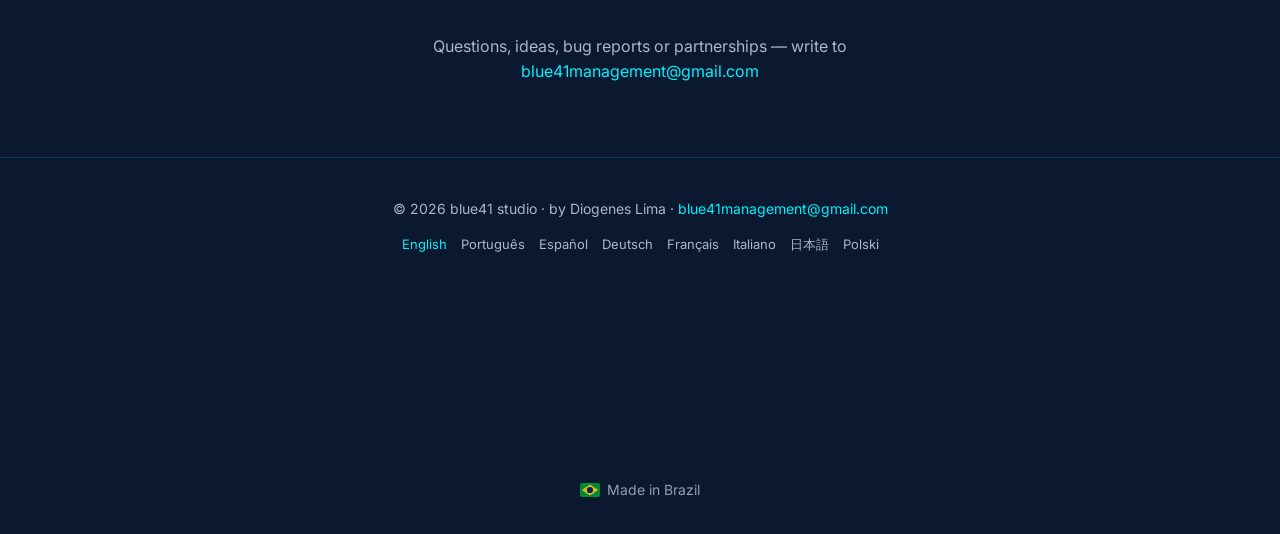
==== commit 56909bec: "Website: v0.4.0" ====
--- a/index.html
+++ b/index.html
@@ -90,7 +90,7 @@
             <div class="app-head">
               <h3>blue41 PES2021 Mod Studio</h3>
               <span class="tag">Windows</span>
-              <span class="tag soon">Beta · v0.3.0</span>
+              <span class="tag soon">Beta · v0.4.0</span>
             </div>
             <p class="app-tagline">PES 2021 modding, without the headaches.</p>
             <p>The all-in-one tool for eFootball PES 2021 and SP Football Life 2026 / 2027: boots, gloves and balls managers, Sider settings and modules made easy, your own crowd chants, a Become a Legend editor with full team control, and your FL26 mods moved to FL27 — with a backup and an undo for every change. Free and ad-free.</p>
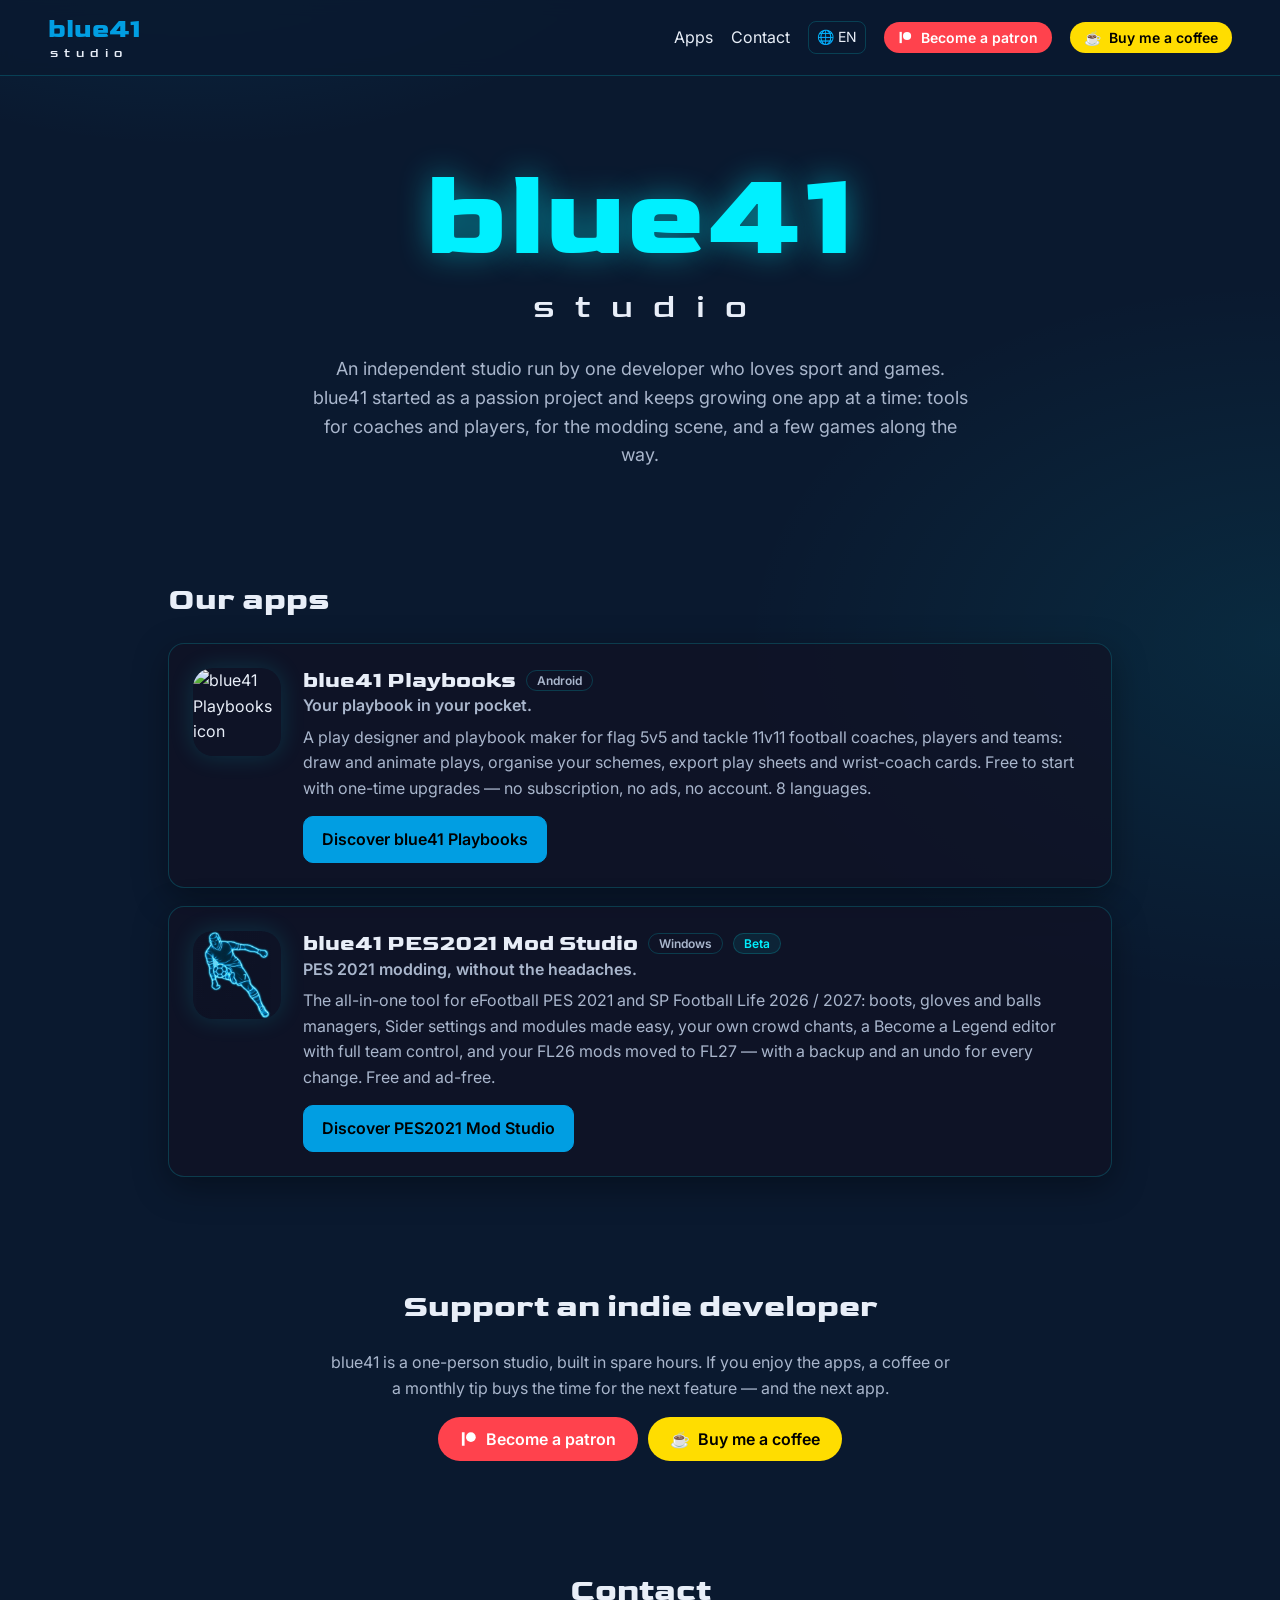
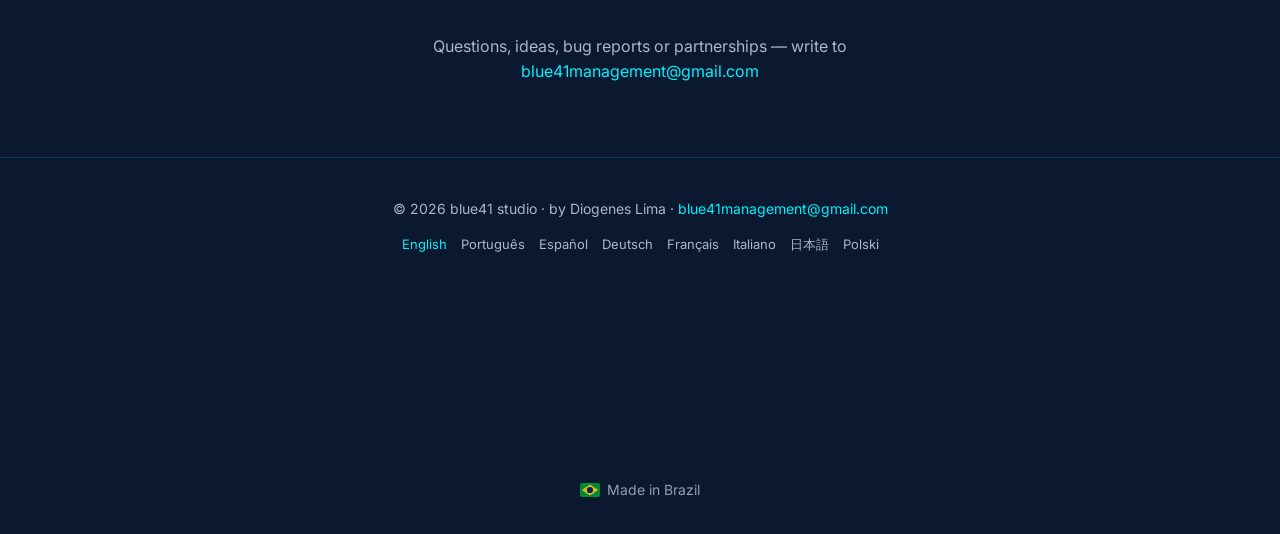
==== commit 756a895c: "Brand site: no version on the app card; b41 favicon" ====
--- a/index.html
+++ b/index.html
@@ -90,7 +90,7 @@
             <div class="app-head">
               <h3>blue41 PES2021 Mod Studio</h3>
               <span class="tag">Windows</span>
-              <span class="tag soon">Beta · v0.4.0</span>
+              <span class="tag soon">Beta</span>
             </div>
             <p class="app-tagline">PES 2021 modding, without the headaches.</p>
             <p>The all-in-one tool for eFootball PES 2021 and SP Football Life 2026 / 2027: boots, gloves and balls managers, Sider settings and modules made easy, your own crowd chants, a Become a Legend editor with full team control, and your FL26 mods moved to FL27 — with a backup and an undo for every change. Free and ad-free.</p>
